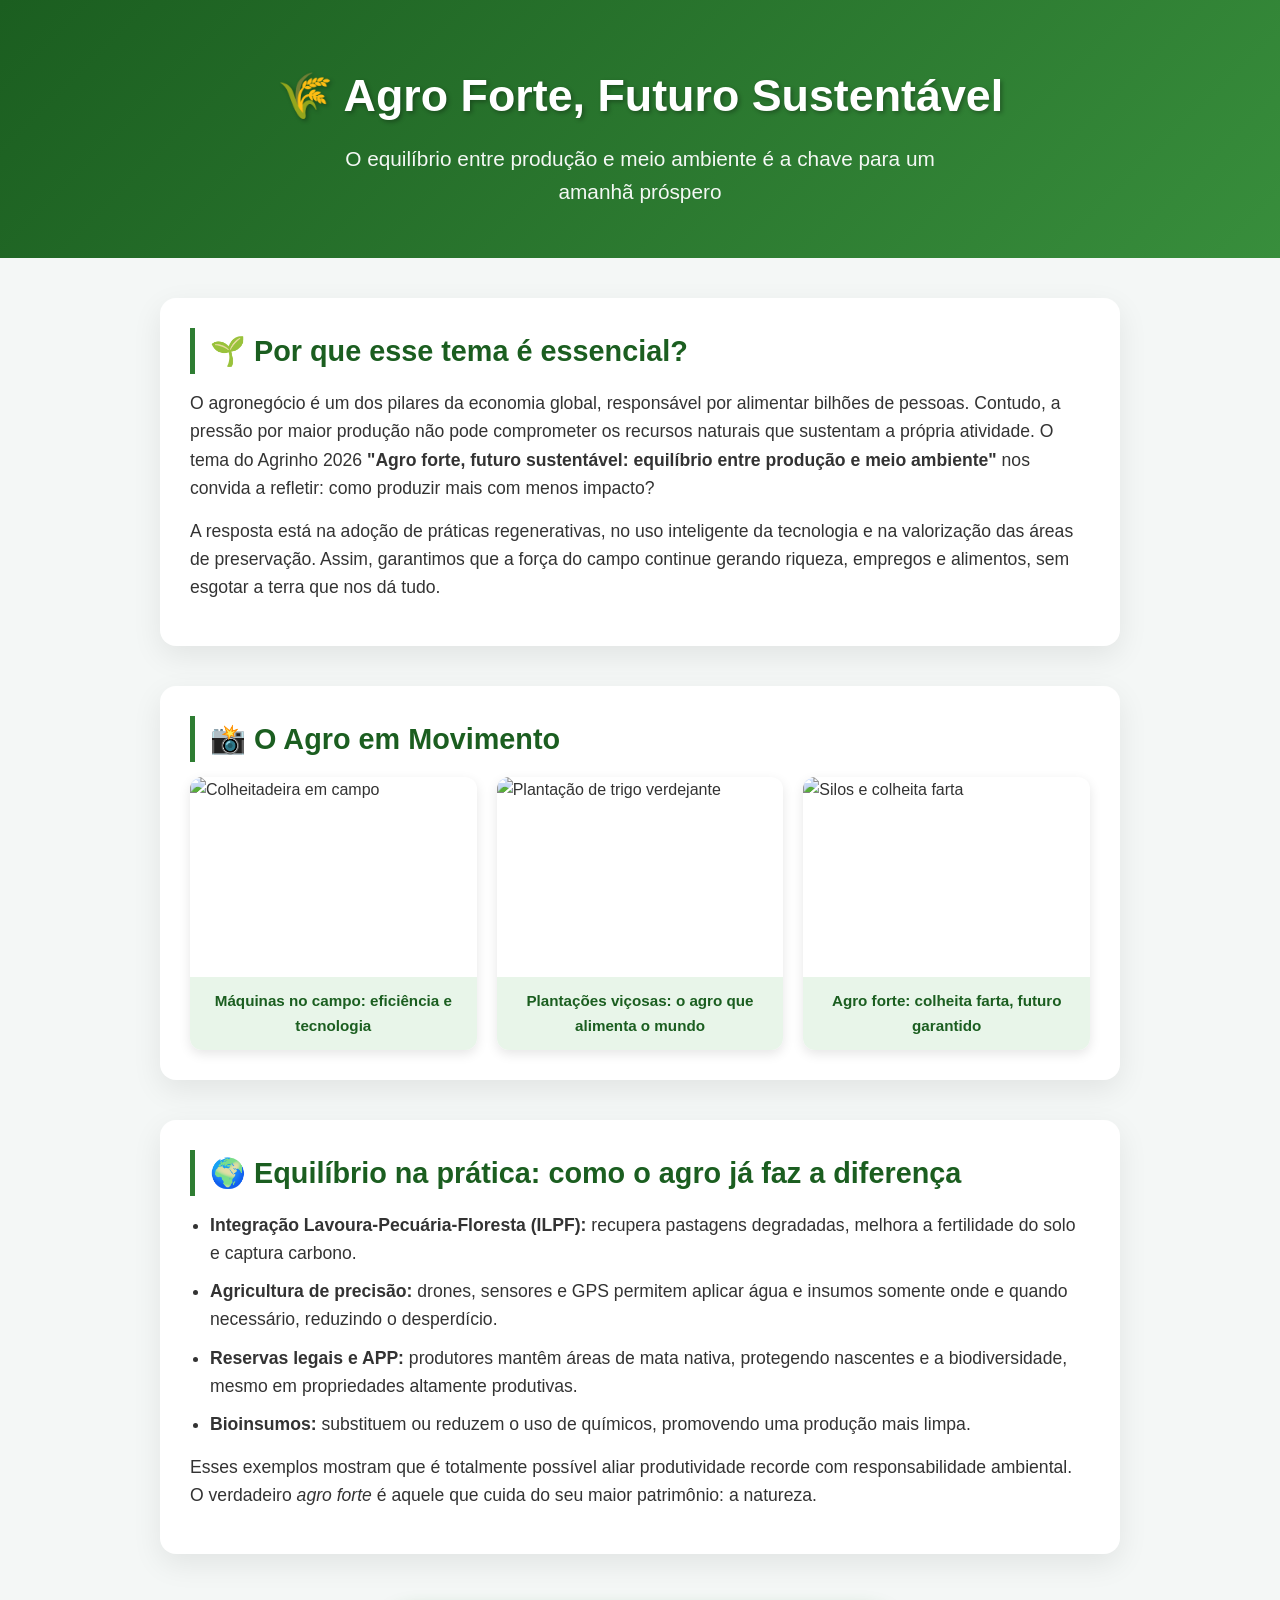
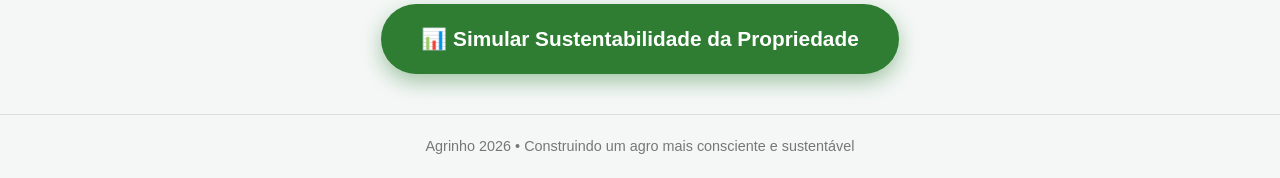
==== dashboard.html @ 2d1dd650 "Add initial dashboard HTML structure and styles" ====
<!DOCTYPE html>
<html lang="pt-br">
<head>
  <meta charset="UTF-8">
  <meta name="viewport" content="width=device-width, initial-scale=1.0">
  <title>Agro Forte, Futuro Sustentável - Agrinho 2026</title>
  <style>
    :root {
      --verde-escuro: #1b5e20;
      --verde-medio: #2e7d32;
      --verde-claro: #e8f5e9;
      --texto: #333;
      --fundo: #f4f7f6;
    }

    * {
      margin: 0;
      padding: 0;
      box-sizing: border-box;
    }

    body {
      font-family: 'Segoe UI', Tahoma, Geneva, Verdana, sans-serif;
      background-color: var(--fundo);
      color: var(--texto);
      line-height: 1.6;
    }

    .hero {
      background: linear-gradient(135deg, #1b5e20, #388e3c);
      color: white;
      text-align: center;
      padding: 60px 20px 30px;
    }

    .hero h1 {
      font-size: 2.8rem;
      margin-bottom: 10px;
      text-shadow: 2px 2px 4px rgba(0,0,0,0.3);
    }

    .hero p {
      font-size: 1.3rem;
      opacity: 0.95;
      max-width: 600px;
      margin: 0 auto 20px;
    }

    .btn-topo {
      display: inline-block;
      background: #ffc107;
      color: #1b5e20;
      font-weight: bold;
      font-size: 1.1rem;
      padding: 12px 25px;
      border-radius: 50px;
      text-decoration: none;
      transition: 0.3s;
      margin-bottom: 10px;
      box-shadow: 0 4px 10px rgba(0,0,0,0.2);
    }

    .btn-topo:hover {
      background: #ffa000;
      transform: scale(1.05);
    }

    .container {
      max-width: 1000px;
      margin: 0 auto;
      padding: 0 20px;
    }

    .secao {
      margin: 40px 0;
      background: white;
      border-radius: 16px;
      padding: 30px;
      box-shadow: 0 10px 30px rgba(0,0,0,0.08);
    }

    .secao h2 {
      color: var(--verde-escuro);
      margin-bottom: 15px;
      font-size: 1.8rem;
      border-left: 5px solid var(--verde-medio);
      padding-left: 15px;
    }

    .secao p, .secao ul {
      font-size: 1.1rem;
      margin-bottom: 15px;
    }

    .secao ul {
      list-style: disc;
      margin-left: 20px;
    }

    .secao li {
      margin-bottom: 10px;
    }

    .galeria {
      display: flex;
      flex-wrap: wrap;
      gap: 20px;
      justify-content: center;
    }

    .card-img {
      flex: 1 1 250px;
      border-radius: 12px;
      overflow: hidden;
      box-shadow: 0 4px 12px rgba(0,0,0,0.1);
      transition: transform 0.3s;
      background: white;
    }

    .card-img:hover {
      transform: scale(1.02);
    }

    .card-img img {
      width: 100%;
      height: 200px;
      object-fit: cover;
      display: block;
    }

    .card-img p {
      text-align: center;
      padding: 12px;
      background: var(--verde-claro);
      color: var(--verde-escuro);
      font-weight: 600;
      margin: 0;
      font-size: 0.95rem;
    }

    .cta {
      text-align: center;
      margin: 50px 0 30px;
    }

    .btn-dashboard {
      display: inline-block;
      background: var(--verde-medio);
      color: white;
      font-size: 1.3rem;
      font-weight: bold;
      text-decoration: none;
      padding: 18px 40px;
      border-radius: 50px;
      box-shadow: 0 8px 20px rgba(46, 125, 50, 0.4);
      transition: all 0.3s ease;
    }

    .btn-dashboard:hover {
      background: var(--verde-escuro);
      box-shadow: 0 12px 25px rgba(46, 125, 50, 0.6);
      transform: translateY(-2px);
    }

    footer {
      text-align: center;
      padding: 20px;
      color: #777;
      font-size: 0.9rem;
      border-top: 1px solid #ddd;
      margin-top: 40px;
    }

    @media (max-width: 600px) {
      .hero h1 {
        font-size: 2rem;
      }
      .secao {
        padding: 20px;
      }
      .btn-dashboard, .btn-topo {
        width: 100%;
        padding: 15px;
      }
    }
  </style>
</head>
<body>

  <!-- Cabeçalho Hero com botão extra -->
  <header class="hero">
    <h1>🌾 Agro Forte, Futuro Sustentável</h1>
    <p>O equilíbrio entre produção e meio ambiente é a chave para um amanhã próspero</p>
  </header>

  <div class="container">
    <!-- Seção: O Tema -->
    <section class="secao">
      <h2>🌱 Por que esse tema é essencial?</h2>
      <p>
        O agronegócio é um dos pilares da economia global, responsável por alimentar bilhões de pessoas.
        Contudo, a pressão por maior produção não pode comprometer os recursos naturais que sustentam a própria atividade.
        O tema do Agrinho 2026 <strong>"Agro forte, futuro sustentável: equilíbrio entre produção e meio ambiente"</strong>
        nos convida a refletir: como produzir mais com menos impacto?
      </p>
      <p>
        A resposta está na adoção de práticas regenerativas, no uso inteligente da tecnologia e na valorização das áreas de
        preservação. Assim, garantimos que a força do campo continue gerando riqueza, empregos e alimentos,
        sem esgotar a terra que nos dá tudo.
      </p>
    </section>

    <!-- Galeria de imagens (com fallback seguro) -->
    <section class="secao">
      <h2>📸 O Agro em Movimento</h2>
      <div class="galeria">
        <div class="card-img">
          <!-- Imagem de máquina agrícola: colheitadeira em campo (link confiável) -->
          <img src="https://images.unsplash.com/photo-1654741275609-d7861db288c2?q=80&w=1333&auto=format&fit=crop&ixlib=rb-4.1.0&ixid=M3wxMjA3fDB8MHxwaG90by1wYWdlfHx8fGVufDB8fHx8fA%3D%3D"
               alt="Colheitadeira em campo"
               onerror="this.onerror=null; this.src='https://via.placeholder.com/600x200/2e7d32/ffffff?text=Colheitadeira+no+Campo';">
          <p>Máquinas no campo: eficiência e tecnologia</p>
        </div>
        <div class="card-img">
          <!-- Plantação exuberante -->
          <img src="https://images.unsplash.com/photo-1500595046743-cd271d694d30?w=600" alt="Plantação de trigo verdejante">
          <p>Plantações viçosas: o agro que alimenta o mundo</p>
        </div>
        <div class="card-img">
          <!-- Força do agro -->
          <img src="https://images.unsplash.com/photo-1575517111478-7f6afd0973db?w=600" alt="Silos e colheita farta">
          <p>Agro forte: colheita farta, futuro garantido</p>
        </div>
      </div>
    </section>

    <!-- Seção: Equilíbrio na prática -->
    <section class="secao">
      <h2>🌍 Equilíbrio na prática: como o agro já faz a diferença</h2>
      <ul>
        <li><strong>Integração Lavoura-Pecuária-Floresta (ILPF):</strong> recupera pastagens degradadas, melhora a fertilidade do solo e captura carbono.</li>
        <li><strong>Agricultura de precisão:</strong> drones, sensores e GPS permitem aplicar água e insumos somente onde e quando necessário, reduzindo o desperdício.</li>
        <li><strong>Reservas legais e APP:</strong> produtores mantêm áreas de mata nativa, protegendo nascentes e a biodiversidade, mesmo em propriedades altamente produtivas.</li>
        <li><strong>Bioinsumos:</strong> substituem ou reduzem o uso de químicos, promovendo uma produção mais limpa.</li>
      </ul>
      <p>
        Esses exemplos mostram que é totalmente possível aliar produtividade recorde com responsabilidade ambiental.
        O verdadeiro <em>agro forte</em> é aquele que cuida do seu maior patrimônio: a natureza.
      </p>
    </section>

    <!-- Chamada final para o Dashboard -->
    <div class="cta">
      <a href="index.html" class="btn-dashboard">📊 Simular Sustentabilidade da Propriedade</a>
    </div>
  </div>

  <footer>
    Agrinho 2026 • Construindo um agro mais consciente e sustentável
  </footer>
</body>
</html>
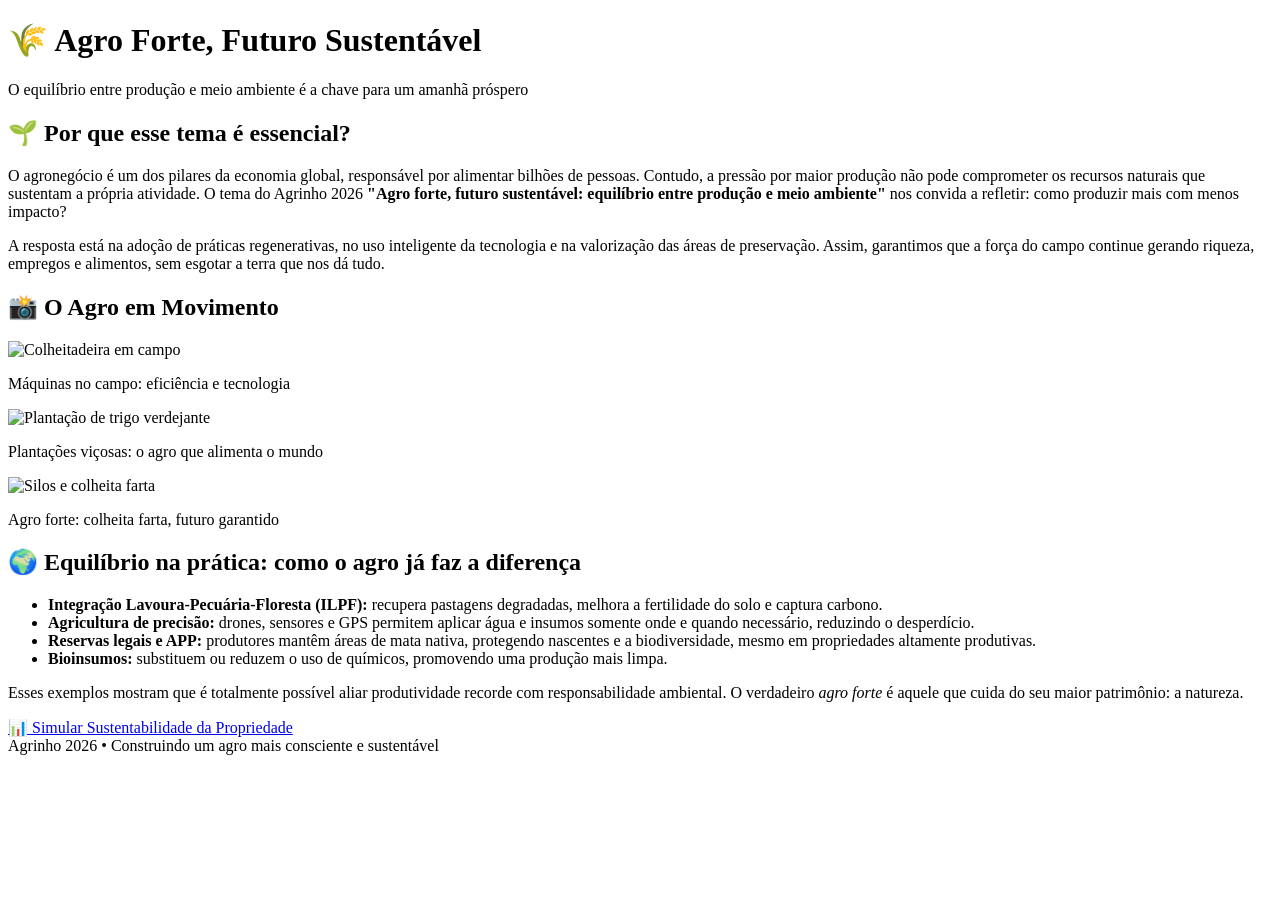
==== commit 9599365b: "Update dashboard.html" ====
--- a/dashboard.html
+++ b/dashboard.html
@@ -5,184 +5,7 @@
   <meta name="viewport" content="width=device-width, initial-scale=1.0">
   <title>Agro Forte, Futuro Sustentável - Agrinho 2026</title>
   <style>
-    :root {
-      --verde-escuro: #1b5e20;
-      --verde-medio: #2e7d32;
-      --verde-claro: #e8f5e9;
-      --texto: #333;
-      --fundo: #f4f7f6;
-    }
-
-    * {
-      margin: 0;
-      padding: 0;
-      box-sizing: border-box;
-    }
-
-    body {
-      font-family: 'Segoe UI', Tahoma, Geneva, Verdana, sans-serif;
-      background-color: var(--fundo);
-      color: var(--texto);
-      line-height: 1.6;
-    }
-
-    .hero {
-      background: linear-gradient(135deg, #1b5e20, #388e3c);
-      color: white;
-      text-align: center;
-      padding: 60px 20px 30px;
-    }
-
-    .hero h1 {
-      font-size: 2.8rem;
-      margin-bottom: 10px;
-      text-shadow: 2px 2px 4px rgba(0,0,0,0.3);
-    }
-
-    .hero p {
-      font-size: 1.3rem;
-      opacity: 0.95;
-      max-width: 600px;
-      margin: 0 auto 20px;
-    }
-
-    .btn-topo {
-      display: inline-block;
-      background: #ffc107;
-      color: #1b5e20;
-      font-weight: bold;
-      font-size: 1.1rem;
-      padding: 12px 25px;
-      border-radius: 50px;
-      text-decoration: none;
-      transition: 0.3s;
-      margin-bottom: 10px;
-      box-shadow: 0 4px 10px rgba(0,0,0,0.2);
-    }
-
-    .btn-topo:hover {
-      background: #ffa000;
-      transform: scale(1.05);
-    }
-
-    .container {
-      max-width: 1000px;
-      margin: 0 auto;
-      padding: 0 20px;
-    }
-
-    .secao {
-      margin: 40px 0;
-      background: white;
-      border-radius: 16px;
-      padding: 30px;
-      box-shadow: 0 10px 30px rgba(0,0,0,0.08);
-    }
-
-    .secao h2 {
-      color: var(--verde-escuro);
-      margin-bottom: 15px;
-      font-size: 1.8rem;
-      border-left: 5px solid var(--verde-medio);
-      padding-left: 15px;
-    }
-
-    .secao p, .secao ul {
-      font-size: 1.1rem;
-      margin-bottom: 15px;
-    }
-
-    .secao ul {
-      list-style: disc;
-      margin-left: 20px;
-    }
-
-    .secao li {
-      margin-bottom: 10px;
-    }
-
-    .galeria {
-      display: flex;
-      flex-wrap: wrap;
-      gap: 20px;
-      justify-content: center;
-    }
-
-    .card-img {
-      flex: 1 1 250px;
-      border-radius: 12px;
-      overflow: hidden;
-      box-shadow: 0 4px 12px rgba(0,0,0,0.1);
-      transition: transform 0.3s;
-      background: white;
-    }
-
-    .card-img:hover {
-      transform: scale(1.02);
-    }
-
-    .card-img img {
-      width: 100%;
-      height: 200px;
-      object-fit: cover;
-      display: block;
-    }
-
-    .card-img p {
-      text-align: center;
-      padding: 12px;
-      background: var(--verde-claro);
-      color: var(--verde-escuro);
-      font-weight: 600;
-      margin: 0;
-      font-size: 0.95rem;
-    }
-
-    .cta {
-      text-align: center;
-      margin: 50px 0 30px;
-    }
-
-    .btn-dashboard {
-      display: inline-block;
-      background: var(--verde-medio);
-      color: white;
-      font-size: 1.3rem;
-      font-weight: bold;
-      text-decoration: none;
-      padding: 18px 40px;
-      border-radius: 50px;
-      box-shadow: 0 8px 20px rgba(46, 125, 50, 0.4);
-      transition: all 0.3s ease;
-    }
-
-    .btn-dashboard:hover {
-      background: var(--verde-escuro);
-      box-shadow: 0 12px 25px rgba(46, 125, 50, 0.6);
-      transform: translateY(-2px);
-    }
-
-    footer {
-      text-align: center;
-      padding: 20px;
-      color: #777;
-      font-size: 0.9rem;
-      border-top: 1px solid #ddd;
-      margin-top: 40px;
-    }
-
-    @media (max-width: 600px) {
-      .hero h1 {
-        font-size: 2rem;
-      }
-      .secao {
-        padding: 20px;
-      }
-      .btn-dashboard, .btn-topo {
-        width: 100%;
-        padding: 15px;
-      }
-    }
+   
   </style>
 </head>
 <body>
